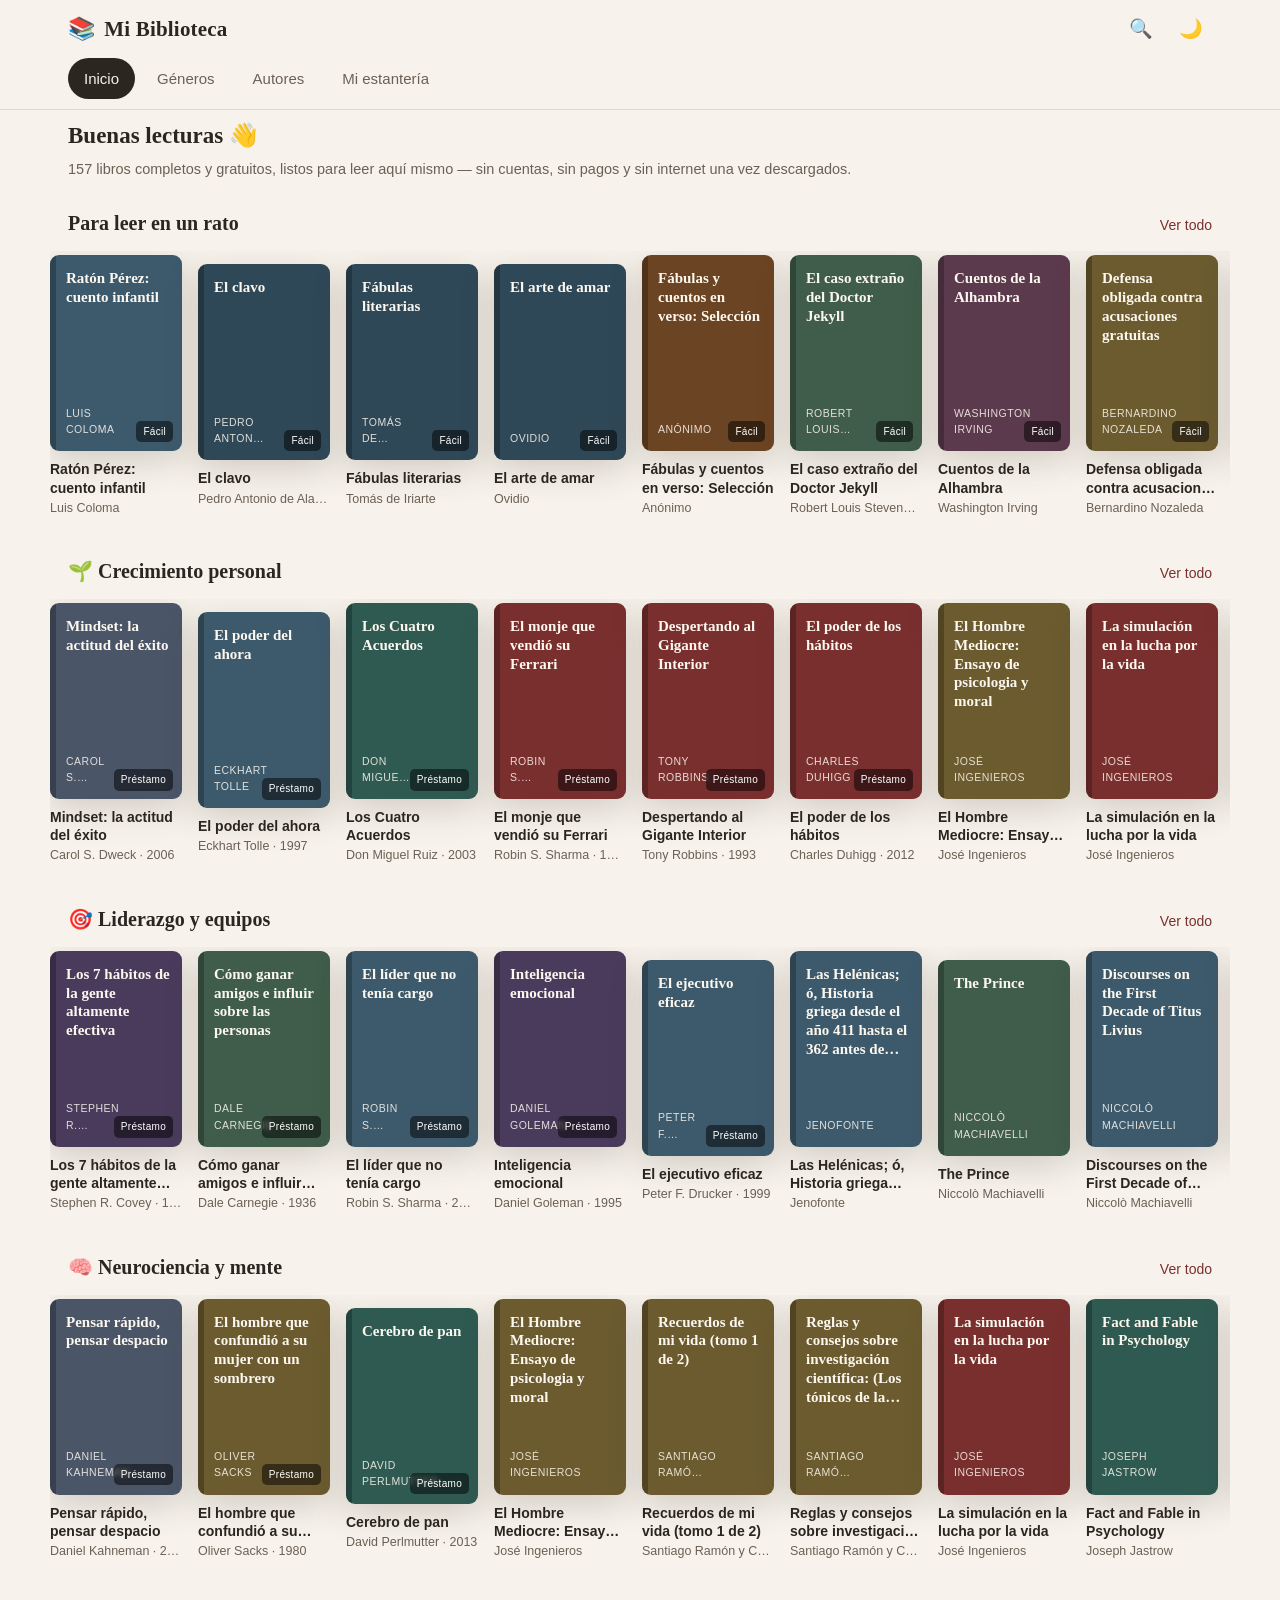
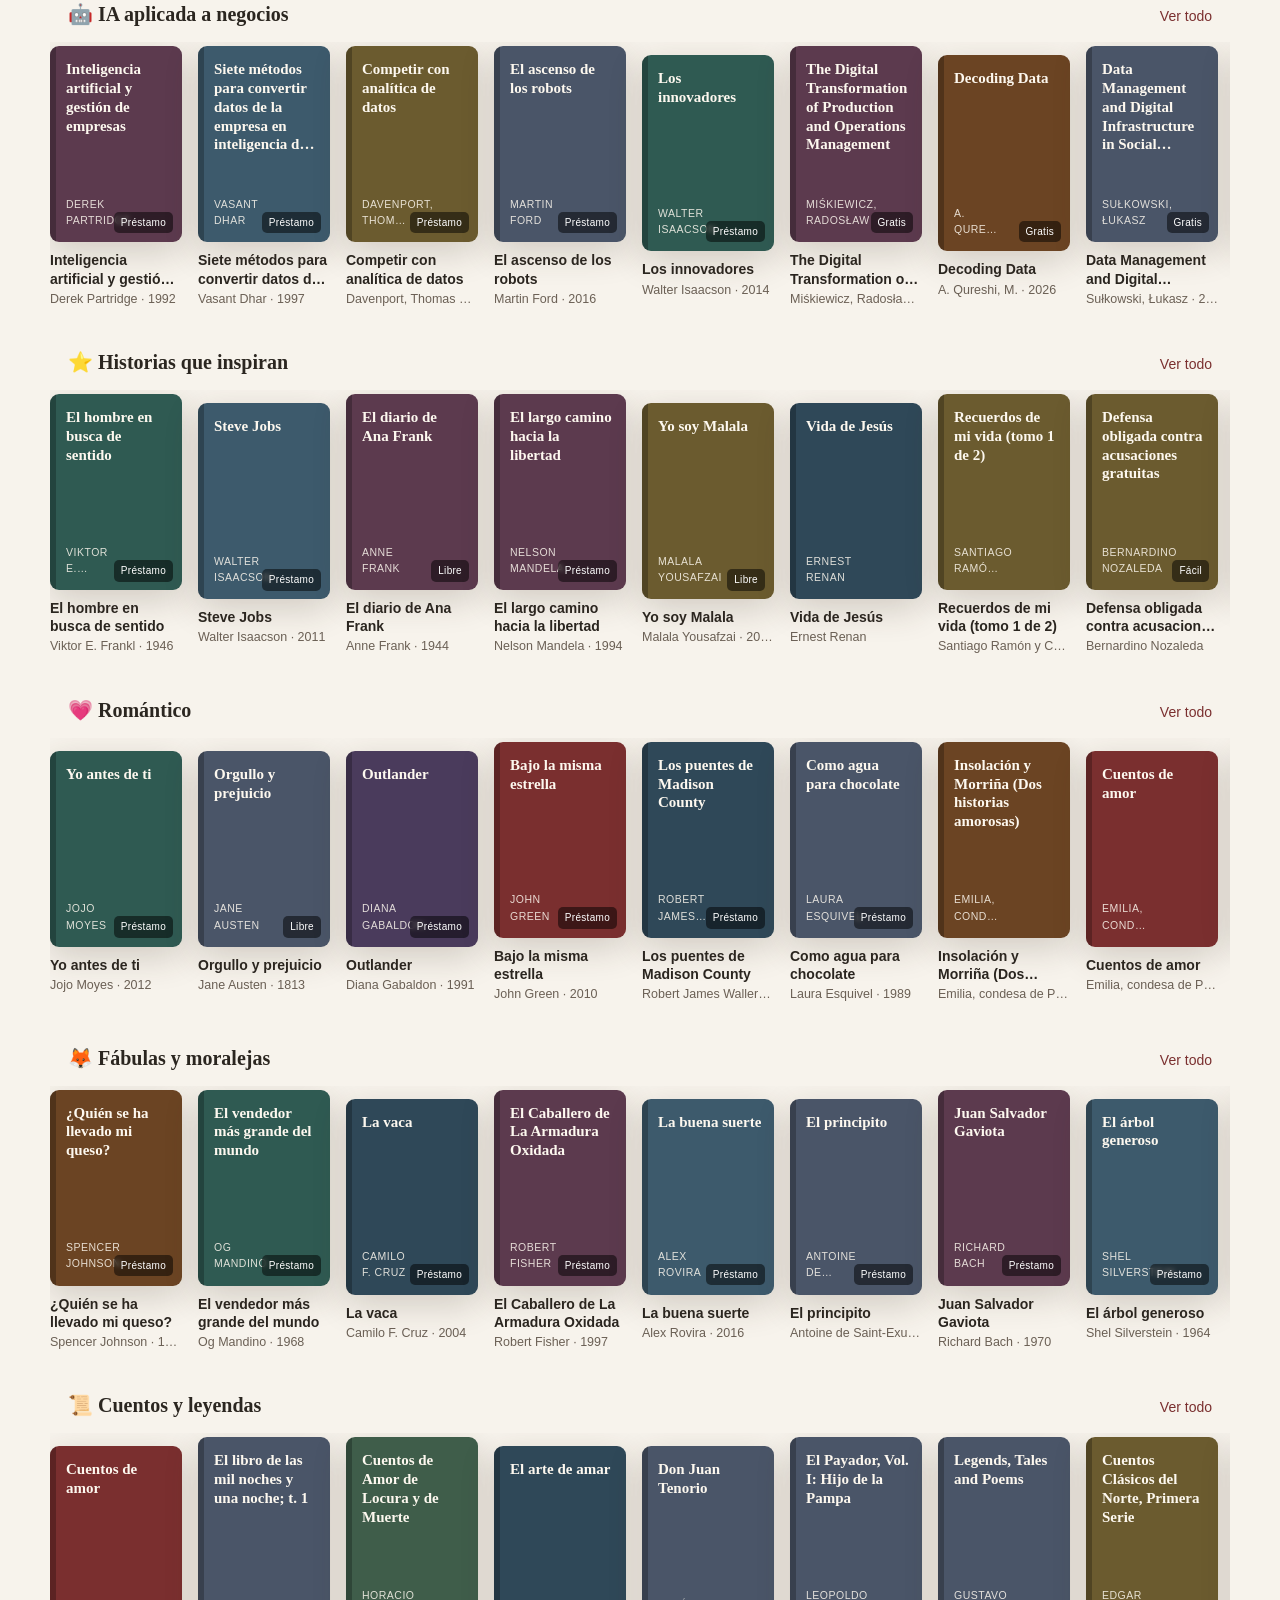
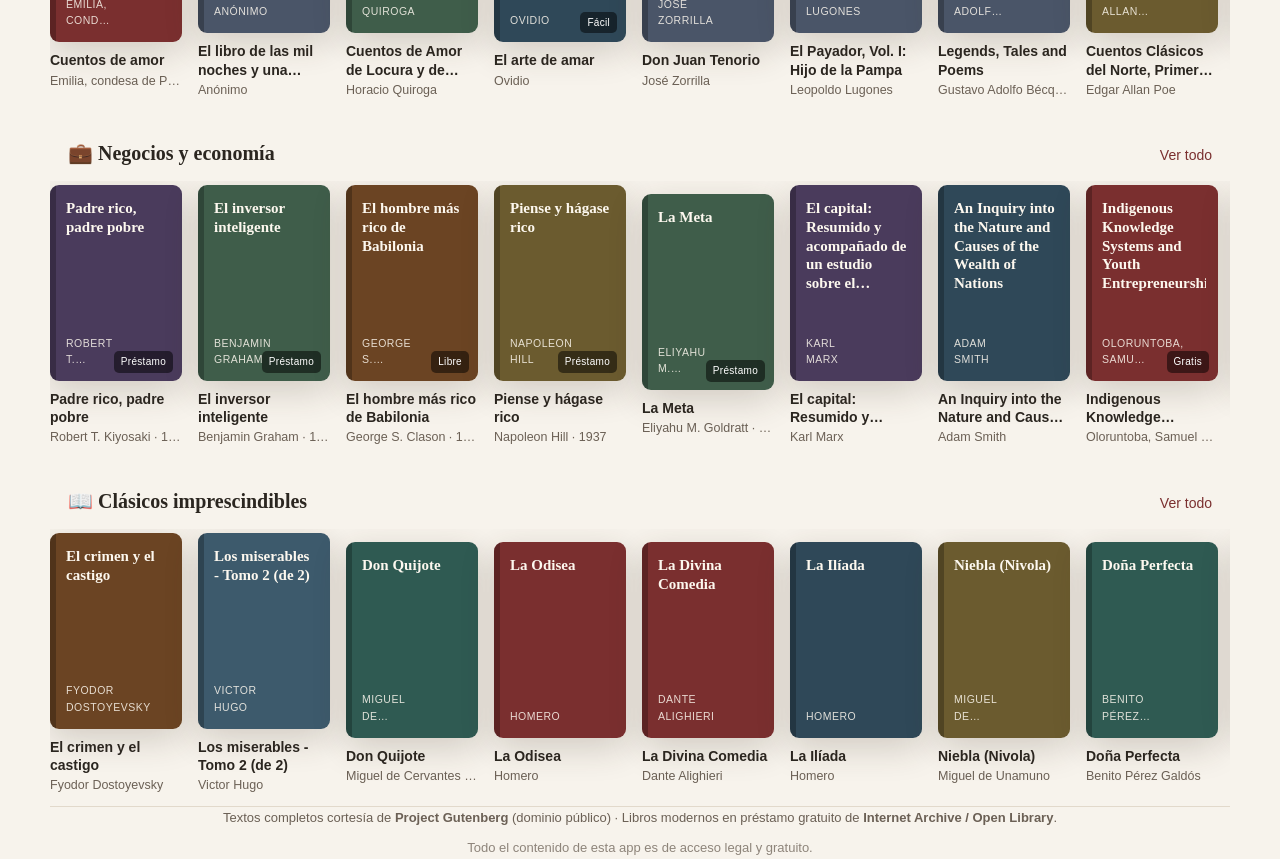
==== index.html @ aef75dfd "Mi Biblioteca: app de lectura para iPad 157 libros completos en español e inglés (Project Gutenberg," ====
<!DOCTYPE html>
<html lang="es">
<head>
<meta charset="utf-8">
<meta name="viewport" content="width=device-width, initial-scale=1, viewport-fit=cover">
<meta name="apple-mobile-web-app-capable" content="yes">
<meta name="apple-mobile-web-app-status-bar-style" content="default">
<meta name="apple-mobile-web-app-title" content="Mi Biblioteca">
<meta name="theme-color" content="#f7f3ec">
<link rel="apple-touch-icon" href="icono.png">
<link rel="manifest" href="manifest.json">
<title>Mi Biblioteca</title>
<link rel="stylesheet" href="estilo.css">
</head>
<body>
<header>
  <div class="wrap barra">
    <div class="logo"><i>📚</i> Mi Biblioteca</div>
    <button class="iconbtn" id="bBuscar" aria-label="Buscar">🔍</button>
    <button class="iconbtn" id="bTema" aria-label="Modo noche">🌙</button>
  </div>
  <div class="buscador" id="cajaBuscar">
    <div class="wrap" style="padding:0">
      <div class="campo">
        <span>🔍</span>
        <input id="qInput" type="search" placeholder="Título, autor o tema…" autocomplete="off">
        <button class="iconbtn" id="bCerrarBuscar" style="width:28px;height:28px">✕</button>
      </div>
    </div>
  </div>
  <nav class="tabs" id="tabs"></nav>
</header>

<main class="wrap">
  <section id="s-inicio" class="on"></section>
  <section id="s-generos"></section>
  <section id="s-autores"></section>
  <section id="s-mia"></section>
  <section id="s-resultados"></section>
  <section id="s-genero"></section>
</main>

<footer class="wrap">
  <div>Textos completos cortesía de <b>Project Gutenberg</b> (dominio público) · Libros modernos en préstamo gratuito de <b>Internet Archive / Open Library</b>.</div>
  <div style="margin-top:8px;opacity:.75">Todo el contenido de esta app es de acceso legal y gratuito.</div>
</footer>

<div class="velo" id="velo"></div>
<div class="ficha" id="ficha"><div class="asa"></div><div class="ficha-in" id="fichaIn"></div></div>

<div class="lector" id="lector">
  <div class="lec-prog" id="lecProg"></div>
  <div class="lec-top" id="lecTop"><div class="wrap lec-fila">
    <button class="iconbtn" id="lecCerrar">✕</button>
    <div class="tt" id="lecTit"></div>
    <button class="iconbtn" id="lecIndice" title="Indice">&#9776;</button>
    <button class="iconbtn" id="lecMarca" title="Guardar marcador">&#128278;</button>
  </div></div>
  <div class="lec-texto" id="lecTexto"></div>
  <div class="lec-bot" id="lecBot"><div class="wrap">
    <div class="ctrl">
      <button id="fMenos">A−</button><button id="fMas">A+</button>
      <button data-lec="claro">Claro</button><button data-lec="sepia">Sepia</button><button data-lec="noche">Noche</button>
      <button id="bTipo">Letra</button>
    </div>
    <div style="text-align:center;font-size:12.5px;opacity:.7;margin-top:8px" id="lecPct"></div>
  </div></div>
</div>

<div class="toast" id="toast"></div>
<script src="app.js"></script>
</body>
</html>
---- estilo.css ----
:root{
  --papel:#f7f3ec; --papel2:#fffdf8; --tinta:#2b2620; --tinta2:#6b6055;
  --linea:#e2d9cb; --acento:#7a2f2f; --acento2:#a8572f; --verde:#3f5d4a;
  --sombra:0 2px 10px rgba(60,45,30,.10); --sombra2:0 10px 34px rgba(60,45,30,.20);
  --r:14px; --max:1180px;
}
html[data-tema="noche"]{
  --papel:#16130f; --papel2:#1f1b16; --tinta:#ece4d8; --tinta2:#a39786;
  --linea:#332c24; --acento:#d98b6a; --acento2:#e0a97a; --verde:#4a6b56;
  --sombra:0 2px 10px rgba(0,0,0,.5); --sombra2:0 10px 34px rgba(0,0,0,.6);
}
*{box-sizing:border-box;-webkit-tap-highlight-color:transparent}
body{margin:0;background:var(--papel);color:var(--tinta);
  font:16px/1.55 -apple-system,BlinkMacSystemFont,"Segoe UI",Roboto,sans-serif;
  -webkit-text-size-adjust:100%;overscroll-behavior-y:none}
h1,h2,h3,h4,.serif{font-family:"Iowan Old Style","Palatino Linotype",Palatino,Georgia,serif}
button,input,select{font:inherit;color:inherit}
button{background:none;border:0;cursor:pointer;padding:0;color:inherit}
a{color:var(--acento);text-decoration:none}
img{max-width:100%}
.wrap{max-width:var(--max);margin:0 auto;padding:0 18px}

/* ---------- CABECERA ---------- */
header{position:sticky;top:0;z-index:40;background:var(--papel);
  border-bottom:1px solid var(--linea);padding-top:env(safe-area-inset-top)}
.barra{display:flex;align-items:center;gap:8px;height:58px}
.logo{font-size:21px;font-weight:600;letter-spacing:.2px;display:flex;align-items:center;gap:9px;margin-right:auto;
  font-family:"Iowan Old Style",Palatino,Georgia,serif}
.logo i{font-style:normal;font-size:22px}
.iconbtn{width:42px;height:42px;border-radius:12px;display:grid;place-items:center;font-size:19px;color:var(--tinta2)}
.iconbtn:active{background:var(--linea)}
nav.tabs{display:flex;gap:6px;overflow-x:auto;padding:0 18px 10px;scrollbar-width:none;max-width:var(--max);margin:0 auto}
nav.tabs::-webkit-scrollbar{display:none}
.tab{white-space:nowrap;padding:8px 15px;border-radius:999px;font-size:15px;font-weight:500;color:var(--tinta2);border:1px solid transparent}
.tab.on{background:var(--tinta);color:var(--papel)}

/* ---------- BUSCADOR ---------- */
.buscador{display:none;padding:0 18px 12px}
.buscador.on{display:block}
.campo{display:flex;align-items:center;gap:10px;background:var(--papel2);border:1px solid var(--linea);
  border-radius:12px;padding:10px 14px;box-shadow:var(--sombra)}
.campo input{flex:1;border:0;background:none;outline:none;font-size:17px;min-width:0}

/* ---------- SECCIONES ---------- */
main{padding:20px 0 40px;min-height:50vh}
section{display:none}
section.on{display:block;animation:ap .25s ease}
@keyframes ap{from{opacity:0;transform:translateY(6px)}to{opacity:1;transform:none}}
.titulo{font-size:23px;margin:8px 0 4px;font-weight:600}
.sub{color:var(--tinta2);font-size:14.5px;margin:0 0 16px;line-height:1.55}
.fila-tit{display:flex;align-items:baseline;gap:12px;margin:28px 0 12px}
.fila-tit h2{font-size:20px;margin:0;font-weight:600}
.fila-tit button{margin-left:auto;font-size:14px;color:var(--acento);font-weight:500;white-space:nowrap}

/* ---------- CARRUSEL ---------- */
.carrusel{display:flex;gap:16px;overflow-x:auto;padding:4px 18px 10px;margin:0 -18px;
  scroll-snap-type:x proximity;scrollbar-width:none;-webkit-overflow-scrolling:touch}
.carrusel::-webkit-scrollbar{display:none}
.carrusel>*{scroll-snap-align:start;flex:0 0 auto}

/* ---------- LIBRO ---------- */
.libro{width:132px;text-align:left;display:block}
.tapa{width:132px;height:196px;border-radius:9px;overflow:hidden;box-shadow:var(--sombra2);
  position:relative;background:var(--verde);transition:transform .18s}
.libro:active .tapa{transform:scale(.96)}
.tapa img{width:100%;height:100%;object-fit:cover;display:block}
.tapa .gen{position:absolute;inset:0;padding:14px 12px 14px 16px;display:flex;flex-direction:column;
  justify-content:space-between;color:#fdf8ef;text-align:left;overflow:hidden}
.tapa .gen b{font-family:"Iowan Old Style",Palatino,Georgia,serif;font-size:15px;line-height:1.25;font-weight:600;
  display:-webkit-box;-webkit-line-clamp:5;-webkit-box-orient:vertical;overflow:hidden}
.tapa .gen span{font-size:10.5px;opacity:.85;letter-spacing:.5px;text-transform:uppercase;padding-right:54px;
  display:-webkit-box;-webkit-line-clamp:2;-webkit-box-orient:vertical;overflow:hidden}
.tapa .gen:before{content:"";position:absolute;left:0;top:0;bottom:0;width:6px;background:rgba(0,0,0,.25)}
.libro h4{font-size:14px;margin:9px 0 2px;font-weight:600;line-height:1.3;font-family:inherit;
  display:-webkit-box;-webkit-line-clamp:2;-webkit-box-orient:vertical;overflow:hidden}
.libro p{font-size:12.5px;color:var(--tinta2);margin:0;white-space:nowrap;overflow:hidden;text-overflow:ellipsis}
.barrita{height:3px;background:var(--linea);border-radius:3px;margin-top:6px;overflow:hidden}
.barrita i{display:block;height:100%;background:var(--acento)}
.insignia{position:absolute;bottom:9px;right:9px;background:rgba(0,0,0,.5);color:#fff;font-size:10px;
  padding:3px 7px;border-radius:5px;letter-spacing:.3px;backdrop-filter:blur(2px)}

.rejilla{display:grid;grid-template-columns:repeat(auto-fill,minmax(128px,1fr));gap:24px 16px}
.rejilla .libro{width:100%}
.rejilla .tapa{width:100%;height:auto;aspect-ratio:132/196}

/* ---------- GENEROS ---------- */
.generos{display:grid;grid-template-columns:repeat(auto-fill,minmax(250px,1fr));gap:14px}
.gcard{background:var(--papel2);border:1px solid var(--linea);border-radius:var(--r);padding:18px;
  box-shadow:var(--sombra);text-align:left;display:flex;gap:15px;align-items:center;transition:transform .15s;width:100%}
.gcard:active{transform:scale(.98)}
.gcard .em{font-size:30px;flex:0 0 auto}
.gcard b{display:block;font-size:16.5px;font-weight:600;margin-bottom:2px}
.gcard small{color:var(--tinta2);font-size:13px;line-height:1.4;display:block}

/* ---------- FILTROS ---------- */
.filtros{display:flex;gap:8px;overflow-x:auto;padding:2px 0 16px;scrollbar-width:none}
.filtros::-webkit-scrollbar{display:none}
.chip{white-space:nowrap;border:1px solid var(--linea);background:var(--papel2);border-radius:999px;
  padding:7px 14px;font-size:14px;color:var(--tinta2)}
.chip.on{background:var(--acento);border-color:var(--acento);color:#fff;font-weight:500}

/* ---------- AUTORES ---------- */
.autor{display:flex;align-items:center;gap:14px;padding:13px 4px;border-bottom:1px solid var(--linea);width:100%;text-align:left}
.autor .ini{width:44px;height:44px;border-radius:50%;background:var(--verde);color:#fdf8ef;display:grid;place-items:center;
  font-weight:600;font-size:16px;flex:0 0 auto}
.autor b{font-weight:600;font-size:15.5px;display:block}
.autor small{color:var(--tinta2);display:block;font-size:13px}
.autor .n{margin-left:auto;color:var(--tinta2);font-size:14px;flex:0 0 auto}

/* ---------- FICHA ---------- */
.velo{position:fixed;inset:0;background:rgba(30,22,14,.55);z-index:60;display:none}
.velo.on{display:block}
.ficha{position:fixed;left:0;right:0;bottom:0;max-height:92vh;background:var(--papel);z-index:61;
  border-radius:22px 22px 0 0;box-shadow:var(--sombra2);transform:translateY(101%);
  transition:transform .3s cubic-bezier(.3,.8,.3,1);display:flex;flex-direction:column;
  padding-bottom:env(safe-area-inset-bottom);visibility:hidden}
.ficha.on{transform:none;visibility:visible}
@media(min-width:760px){
  .ficha{left:50%;right:auto;bottom:auto;top:50%;width:660px;border-radius:20px;max-height:86vh;
    transform:translate(-50%,-46%);opacity:0;transition:opacity .22s,transform .22s}
  .ficha.on{transform:translate(-50%,-50%);opacity:1}
}
.asa{width:42px;height:5px;background:var(--linea);border-radius:5px;margin:10px auto 0;flex:0 0 auto}
.ficha-in{overflow-y:auto;padding:18px 22px 28px;-webkit-overflow-scrolling:touch}
.ficha-top{display:flex;gap:18px;margin-bottom:18px}
.ficha-top .tapa{width:112px;height:166px;flex:0 0 auto}
.ficha-top h3{margin:0 0 6px;font-size:21px;line-height:1.28}
.ficha-top .au{color:var(--acento);font-weight:500;font-size:15px}
.metas{display:flex;flex-wrap:wrap;gap:6px;margin-top:11px}
.meta{font-size:12px;background:var(--linea);color:var(--tinta2);padding:4px 9px;border-radius:6px}
.resumen{font-size:15px;line-height:1.62;color:var(--tinta2);margin:0 0 20px}
.acciones{display:flex;gap:10px;flex-wrap:wrap}
.btn{flex:1;min-width:150px;padding:14px;border-radius:12px;background:var(--acento);color:#fff;font-weight:600;
  font-size:16px;text-align:center;box-shadow:var(--sombra);display:block}
.btn.sec{background:var(--papel2);color:var(--tinta);border:1px solid var(--linea);flex:0 0 auto;min-width:0;padding:14px 18px;box-shadow:none}
.btn:active{opacity:.82}

/* ---------- LECTOR ---------- */
.lector{position:fixed;inset:0;z-index:80;background:var(--papel);display:none;flex-direction:column}
.lector.on{display:flex}
html[data-lec="sepia"] .lector{background:#f4e8d2;color:#3b2f22}
html[data-lec="noche"] .lector{background:#12100d;color:#c9c0b2}
html[data-lec="sepia"] .lector .lec-top,html[data-lec="sepia"] .lector .lec-bot{background:#f4e8d2}
html[data-lec="noche"] .lector .lec-top,html[data-lec="noche"] .lector .lec-bot{background:#12100d}
.lec-top,.lec-bot{position:absolute;left:0;right:0;z-index:2;background:var(--papel);transition:opacity .22s,transform .22s}
.lec-top{top:0;padding-top:env(safe-area-inset-top);border-bottom:1px solid var(--linea)}
.lec-bot{bottom:0;padding:10px 0 calc(10px + env(safe-area-inset-bottom));border-top:1px solid var(--linea)}
.lec-top.off{opacity:0;transform:translateY(-102%);pointer-events:none}
.lec-bot.off{opacity:0;transform:translateY(102%);pointer-events:none}
.lec-fila{display:flex;align-items:center;gap:8px;height:50px}
.lec-fila .tt{flex:1;font-size:14px;font-weight:600;white-space:nowrap;overflow:hidden;text-overflow:ellipsis;text-align:center}
.lec-texto{flex:1;overflow-y:auto;-webkit-overflow-scrolling:touch;padding:80px 0 112px}
.lec-cuerpo{max-width:36em;margin:0 auto;padding:0 26px;font-size:19px;line-height:1.75;
  font-family:"Iowan Old Style","Palatino Linotype",Palatino,Georgia,serif;
  hyphens:auto;-webkit-hyphens:auto;text-align:justify}
html[data-tipo="sans"] .lec-cuerpo{font-family:-apple-system,"Segoe UI",Roboto,sans-serif;text-align:left}
.lec-cuerpo p{margin:0 0 1.05em}
.lec-cuerpo .cap{display:block;text-align:center;margin:2.4em 0 1.3em;font-weight:600;font-size:1.16em;
  font-family:"Iowan Old Style",Palatino,Georgia,serif}
.lec-cuerpo .marcado{background:rgba(216,139,106,.28);border-radius:3px}
.lec-prog{position:absolute;left:0;top:0;height:3px;width:0;background:var(--acento);z-index:3}
.ctrl{display:flex;gap:8px;align-items:center;justify-content:center;flex-wrap:wrap}
.ctrl button{border:1px solid var(--linea);border-radius:10px;padding:9px 14px;font-size:14px}
.ctrl button.on{background:var(--acento);color:#fff;border-color:var(--acento)}
.cargando{display:grid;place-content:center;justify-items:center;min-height:60vh;color:var(--tinta2);text-align:center;padding:30px;gap:14px}
.spin{width:30px;height:30px;border:3px solid var(--linea);border-top-color:var(--acento);border-radius:50%;
  animation:gira .8s linear infinite}
@keyframes gira{to{transform:rotate(360deg)}}

/* ---------- VARIOS ---------- */
.vacio{text-align:center;padding:56px 20px;color:var(--tinta2);line-height:1.6}
.vacio .em{font-size:44px;display:block;margin-bottom:12px;opacity:.6}
.aviso{background:var(--papel2);border:1px solid var(--linea);border-left:4px solid var(--acento2);
  border-radius:10px;padding:14px 16px;font-size:14.5px;color:var(--tinta2);margin:14px 0 22px;line-height:1.6}
.aviso b{color:var(--tinta)}
footer{border-top:1px solid var(--linea);margin-top:30px;padding-top:22px;padding-bottom:calc(30px + env(safe-area-inset-bottom));
  color:var(--tinta2);font-size:13px;text-align:center;line-height:1.7}
.toast{position:fixed;left:50%;bottom:34px;transform:translate(-50%,20px);background:var(--tinta);color:var(--papel);
  padding:12px 20px;border-radius:999px;font-size:14.5px;z-index:99;opacity:0;transition:.25s;pointer-events:none;
  box-shadow:var(--sombra2);max-width:86vw;text-align:center}
.toast.on{opacity:1;transform:translate(-50%,0)}

.lec-cuerpo .nota{font-size:.72em;opacity:.55;border-bottom:1px solid var(--linea);
  padding-bottom:1.4em;margin-bottom:2.4em;line-height:1.5;text-align:left}
.lec-cuerpo .nota p{margin:0 0 .6em}
.lec-cuerpo .nota .cap{font-size:1em;margin:.8em 0 .4em;text-align:left}
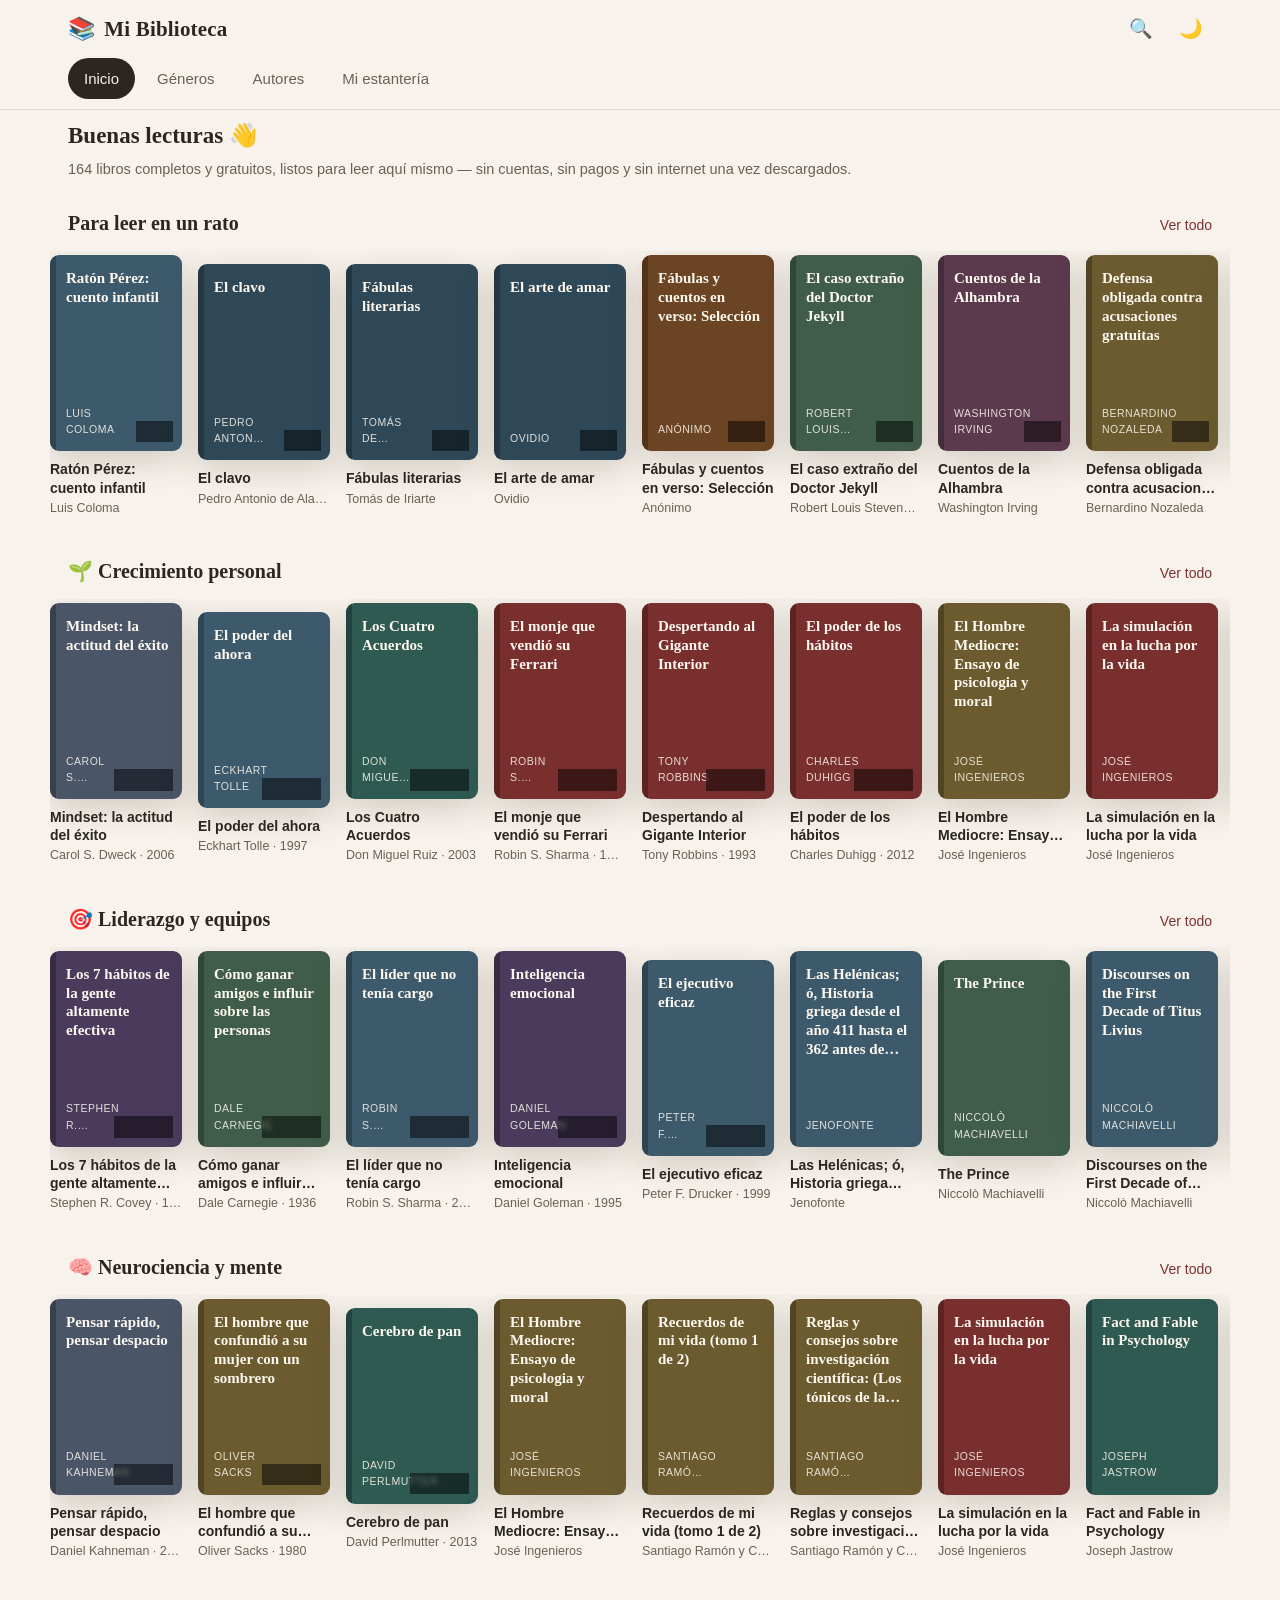
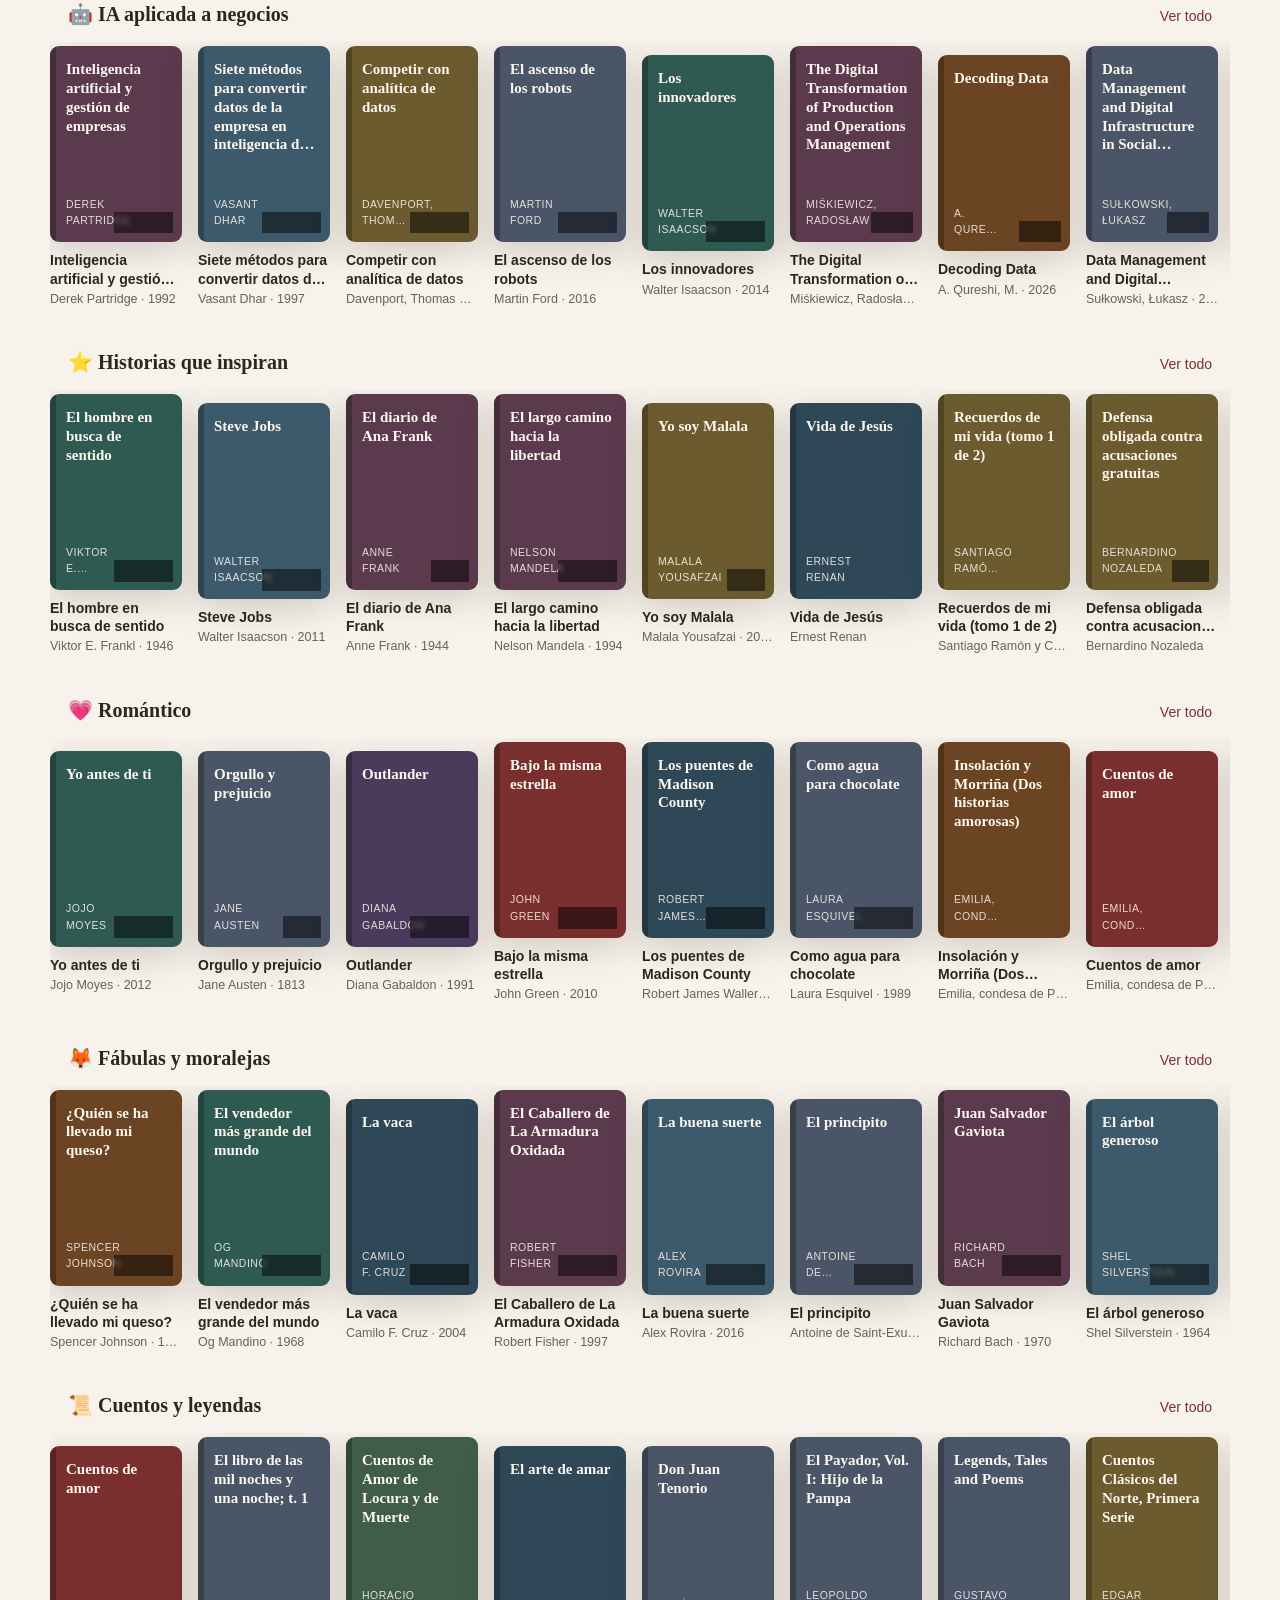
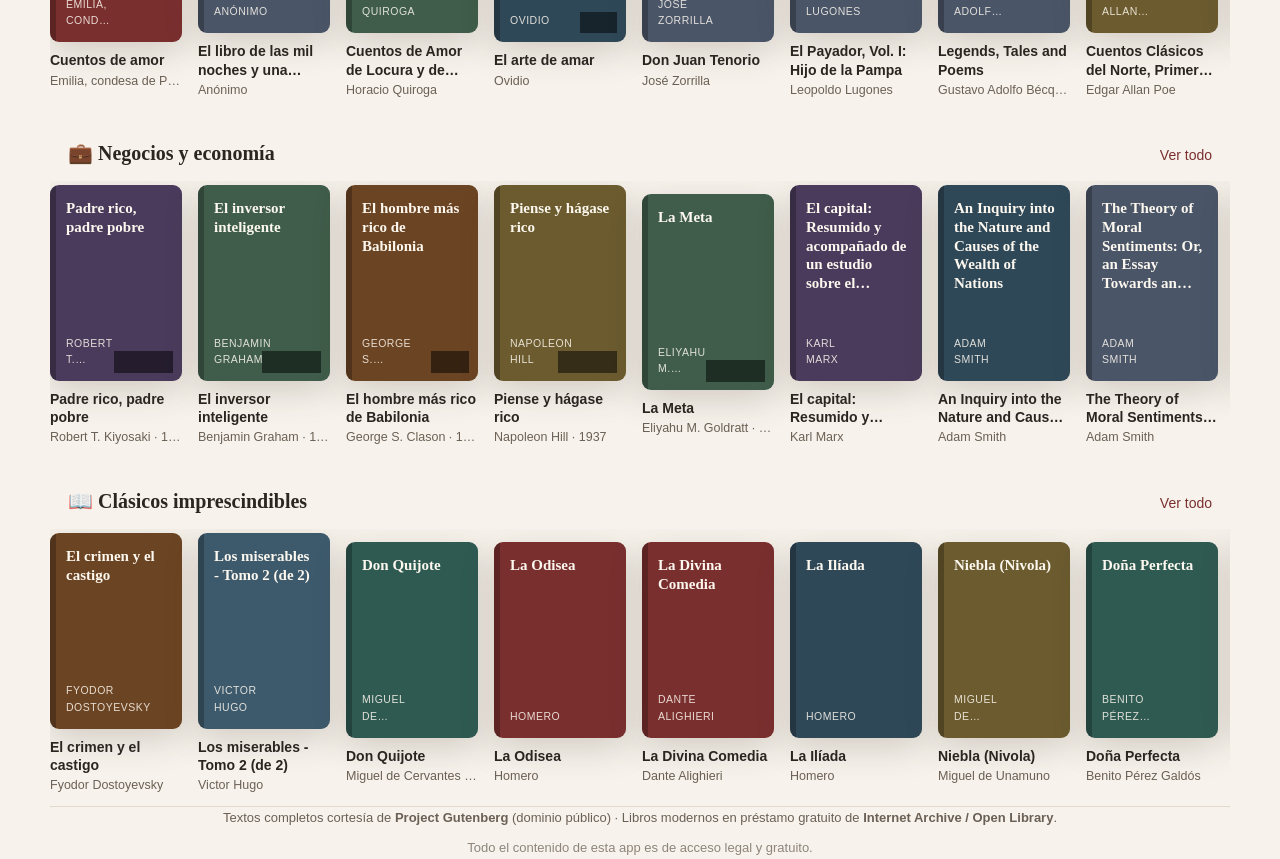
==== commit 184dcd73: "Biblioteca portatil: funciona sin internet La app se guarda sola en el iPad (sw.js), asi que abre au" ====
--- a/index.html
+++ b/index.html
@@ -10,7 +10,7 @@
 <link rel="apple-touch-icon" href="icono.png">
 <link rel="manifest" href="manifest.json">
 <title>Mi Biblioteca</title>
-<link rel="stylesheet" href="estilo.css">
+<link rel="stylesheet" href="estilo.css?v=2">
 </head>
 <body>
 <header>
@@ -68,6 +68,6 @@
 </div>
 
 <div class="toast" id="toast"></div>
-<script src="app.js"></script>
+<script src="app.js?v=2"></script>
 </body>
 </html>
--- a/estilo.css
+++ b/estilo.css
@@ -63,7 +63,7 @@
 .tapa{width:132px;height:196px;border-radius:9px;overflow:hidden;box-shadow:var(--sombra2);
   position:relative;background:var(--verde);transition:transform .18s}
 .libro:active .tapa{transform:scale(.96)}
-.tapa img{width:100%;height:100%;object-fit:cover;display:block}
+.tapa img{width:100%;height:100%;object-fit:cover;display:block;position:relative;z-index:1}
 .tapa .gen{position:absolute;inset:0;padding:14px 12px 14px 16px;display:flex;flex-direction:column;
   justify-content:space-between;color:#fdf8ef;text-align:left;overflow:hidden}
 .tapa .gen b{font-family:"Iowan Old Style",Palatino,Georgia,serif;font-size:15px;line-height:1.25;font-weight:600;
@@ -76,7 +76,7 @@
 .libro p{font-size:12.5px;color:var(--tinta2);margin:0;white-space:nowrap;overflow:hidden;text-overflow:ellipsis}
 .barrita{height:3px;background:var(--linea);border-radius:3px;margin-top:6px;overflow:hidden}
 .barrita i{display:block;height:100%;background:var(--acento)}
-.insignia{position:absolute;bottom:9px;right:9px;background:rgba(0,0,0,.5);color:#fff;font-size:10px;
+.insignia{position:absolute;z-index:2;bottom:9px;right:9px;background:rgba(0,0,0,.5);color:#fff;font-size:10px;
   padding:3px 7px;border-radius:5px;letter-spacing:.3px;backdrop-filter:blur(2px)}
 
 .rejilla{display:grid;grid-template-columns:repeat(auto-fill,minmax(128px,1fr));gap:24px 16px}
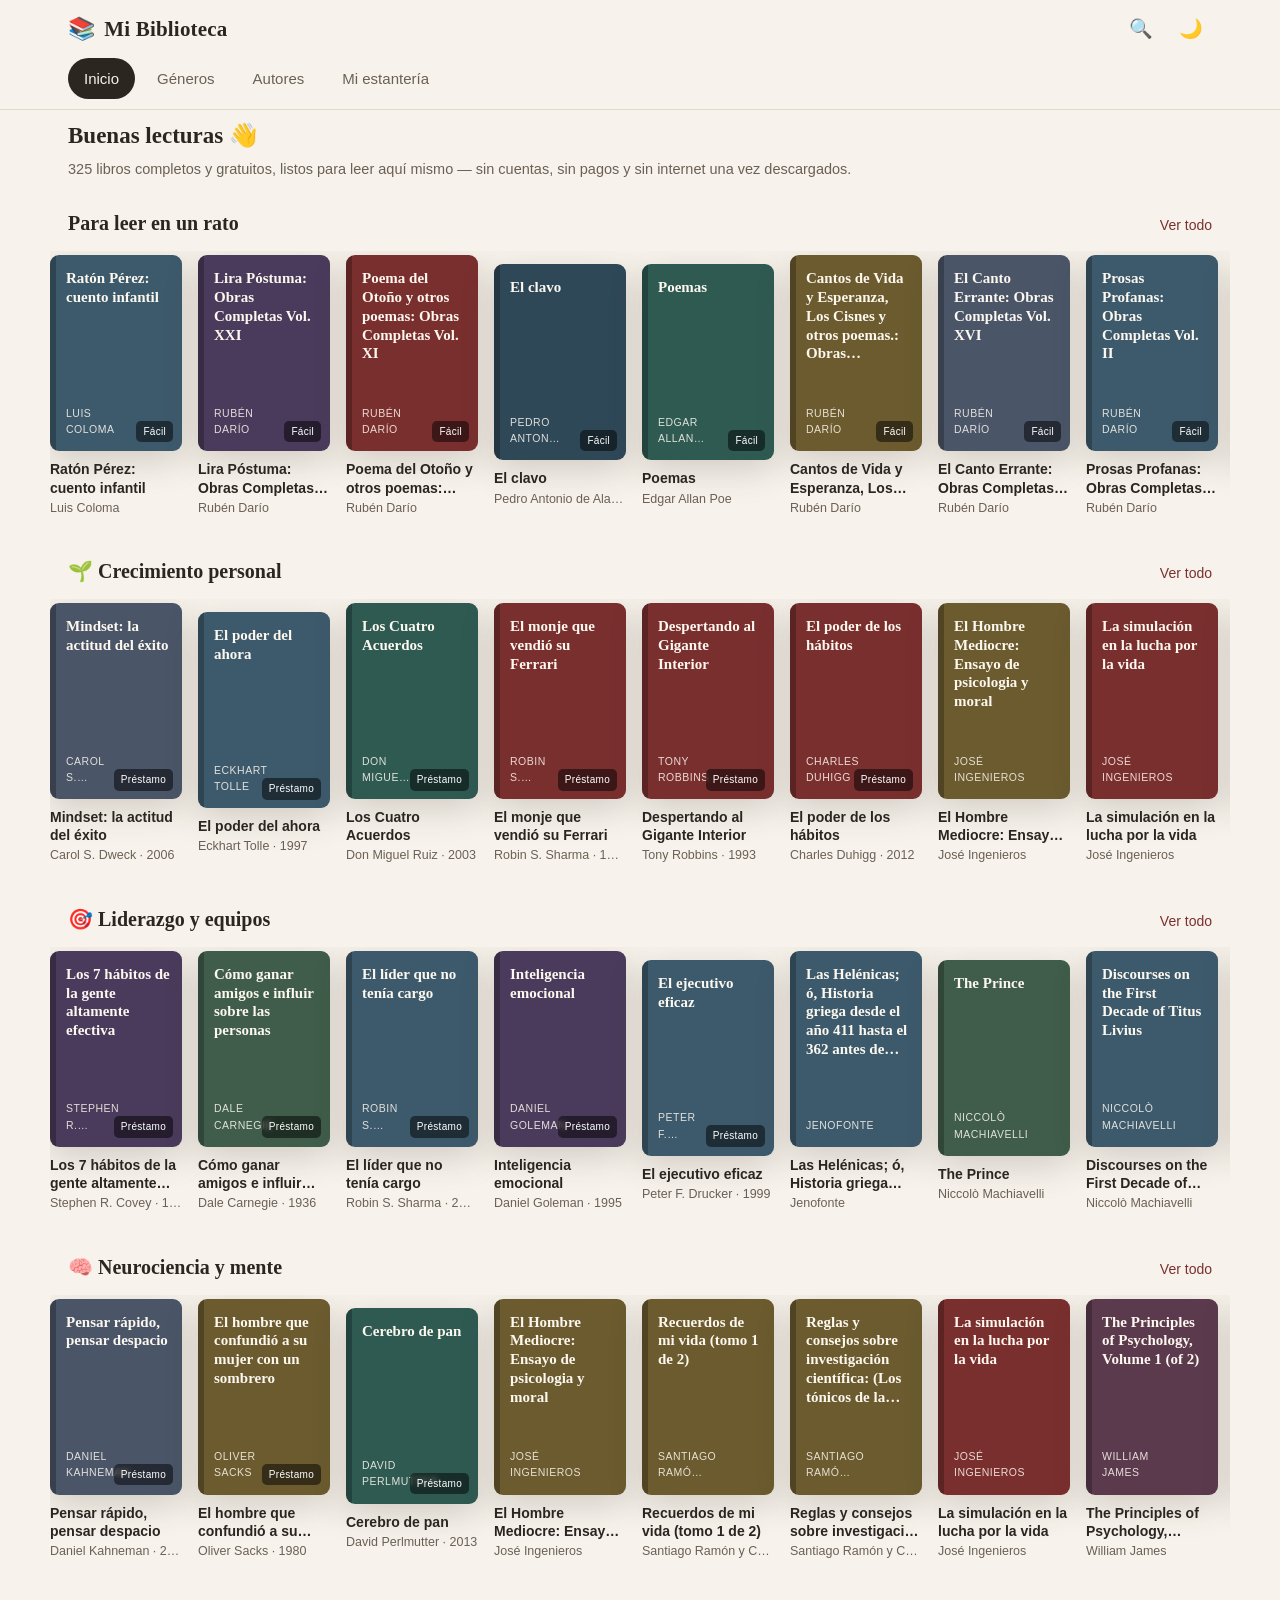
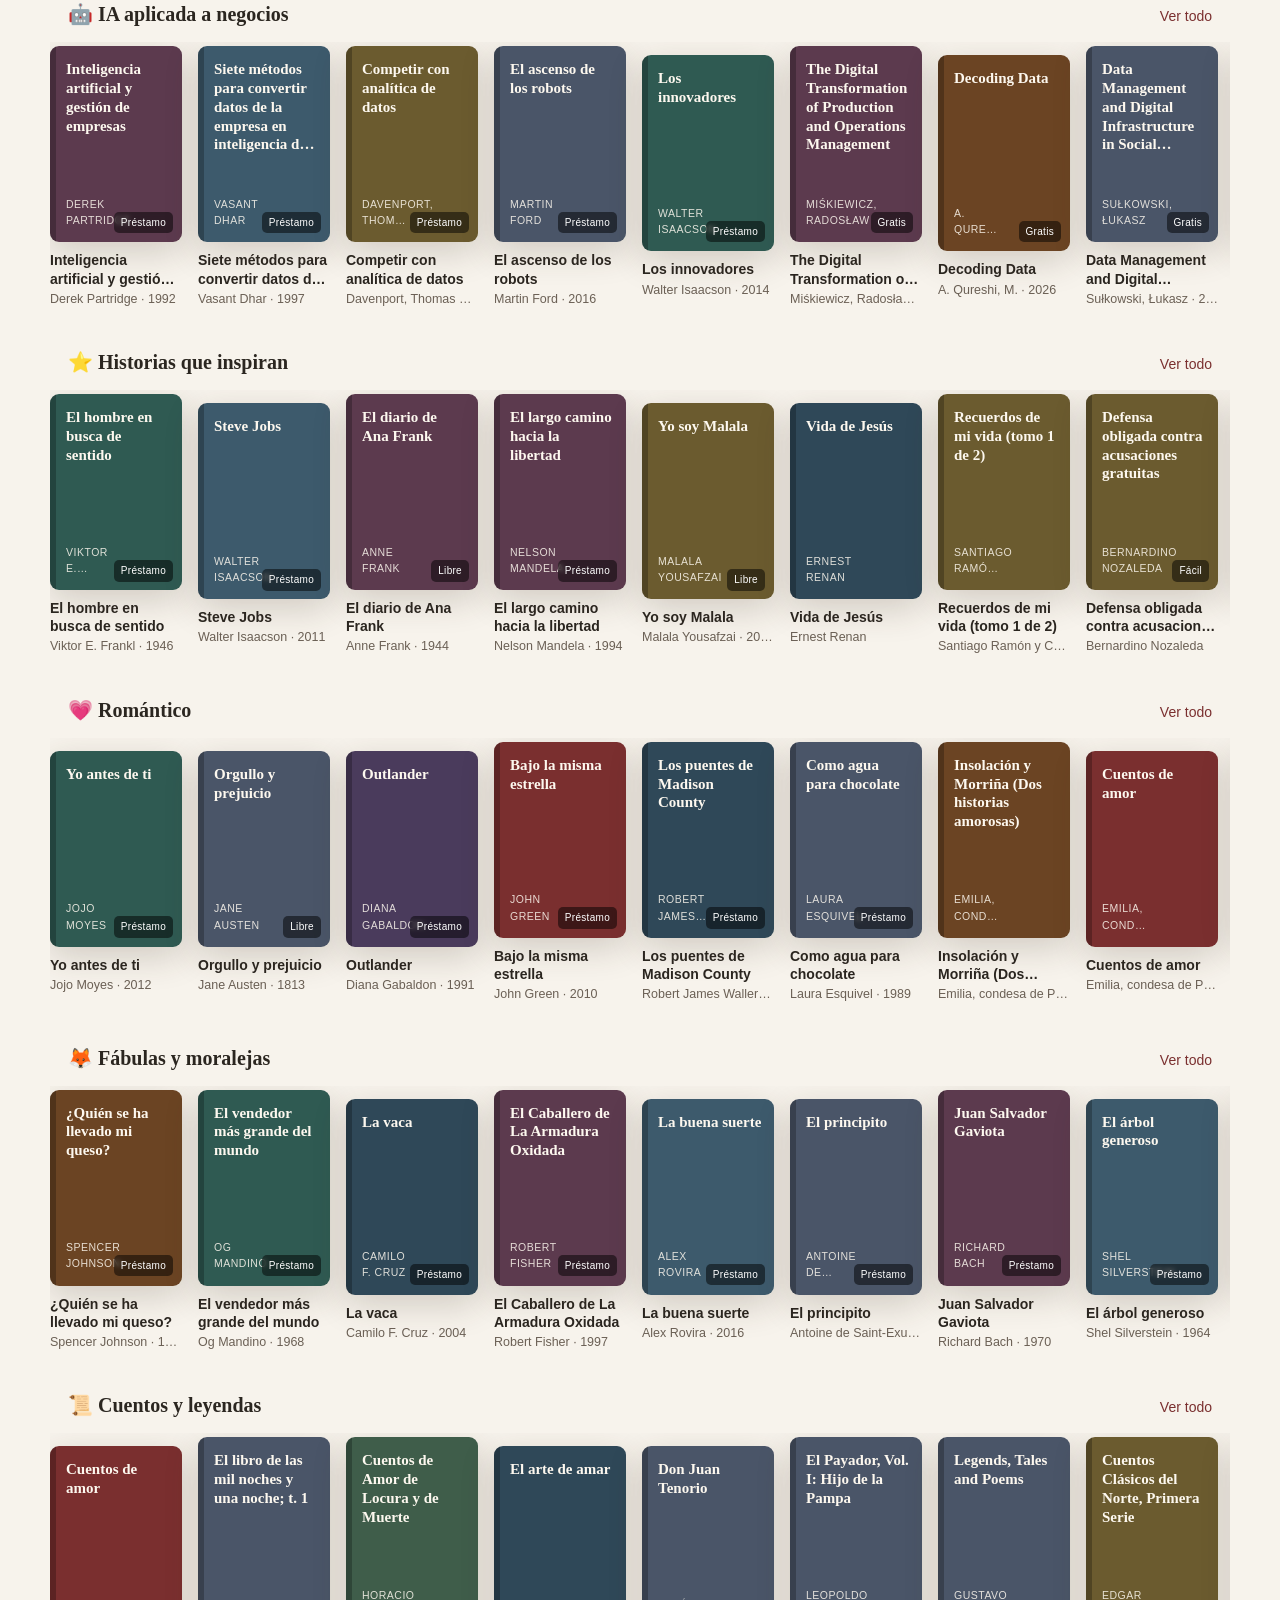
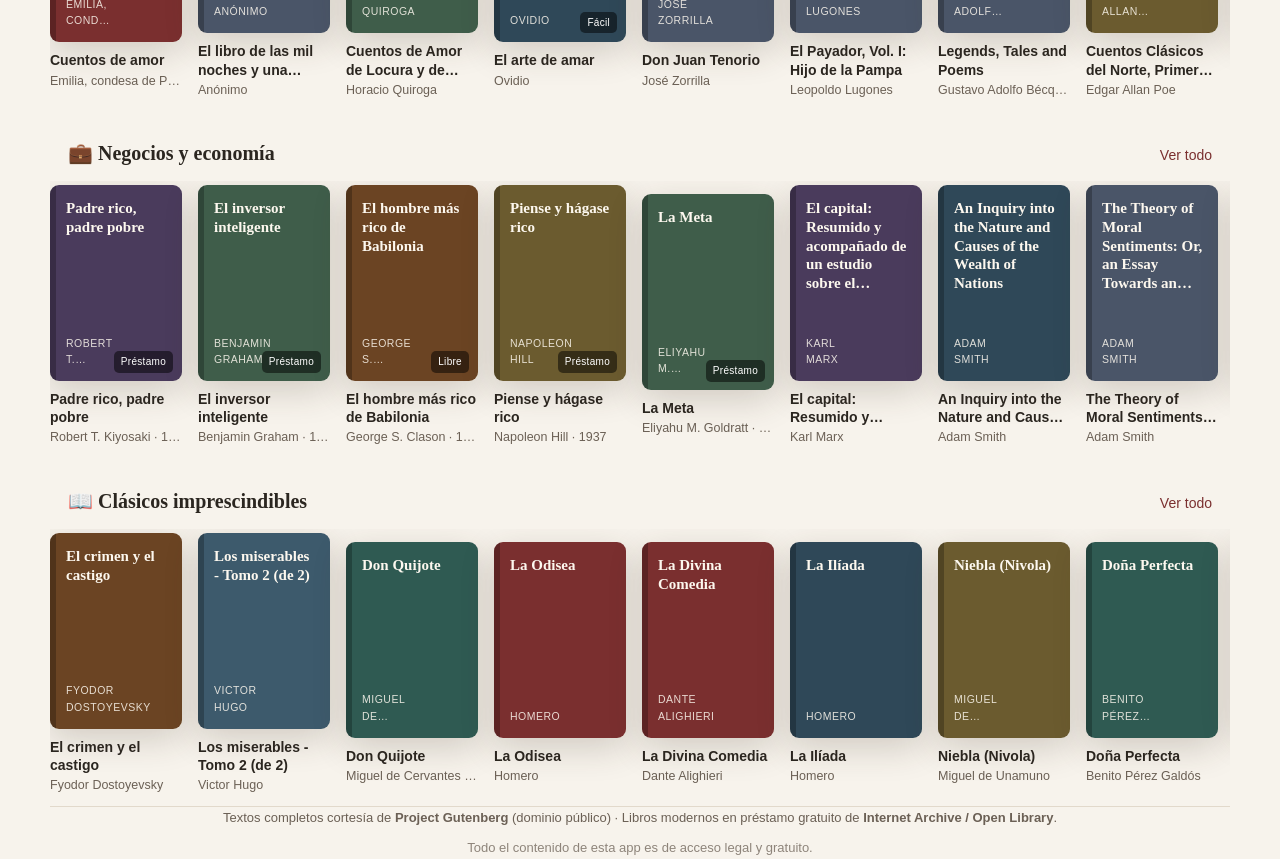
==== commit c8882e69: "Busca cualquier titulo y dice como conseguirlo Antes, si buscabas un libro que no estaba entre los 3" ====
--- a/index.html
+++ b/index.html
@@ -10,7 +10,7 @@
 <link rel="apple-touch-icon" href="icono.png">
 <link rel="manifest" href="manifest.json">
 <title>Mi Biblioteca</title>
-<link rel="stylesheet" href="estilo.css?v=2">
+<link rel="stylesheet" href="estilo.css?v=3">
 </head>
 <body>
 <header>
@@ -68,6 +68,6 @@
 </div>
 
 <div class="toast" id="toast"></div>
-<script src="app.js?v=2"></script>
+<script src="app.js?v=3"></script>
 </body>
 </html>
